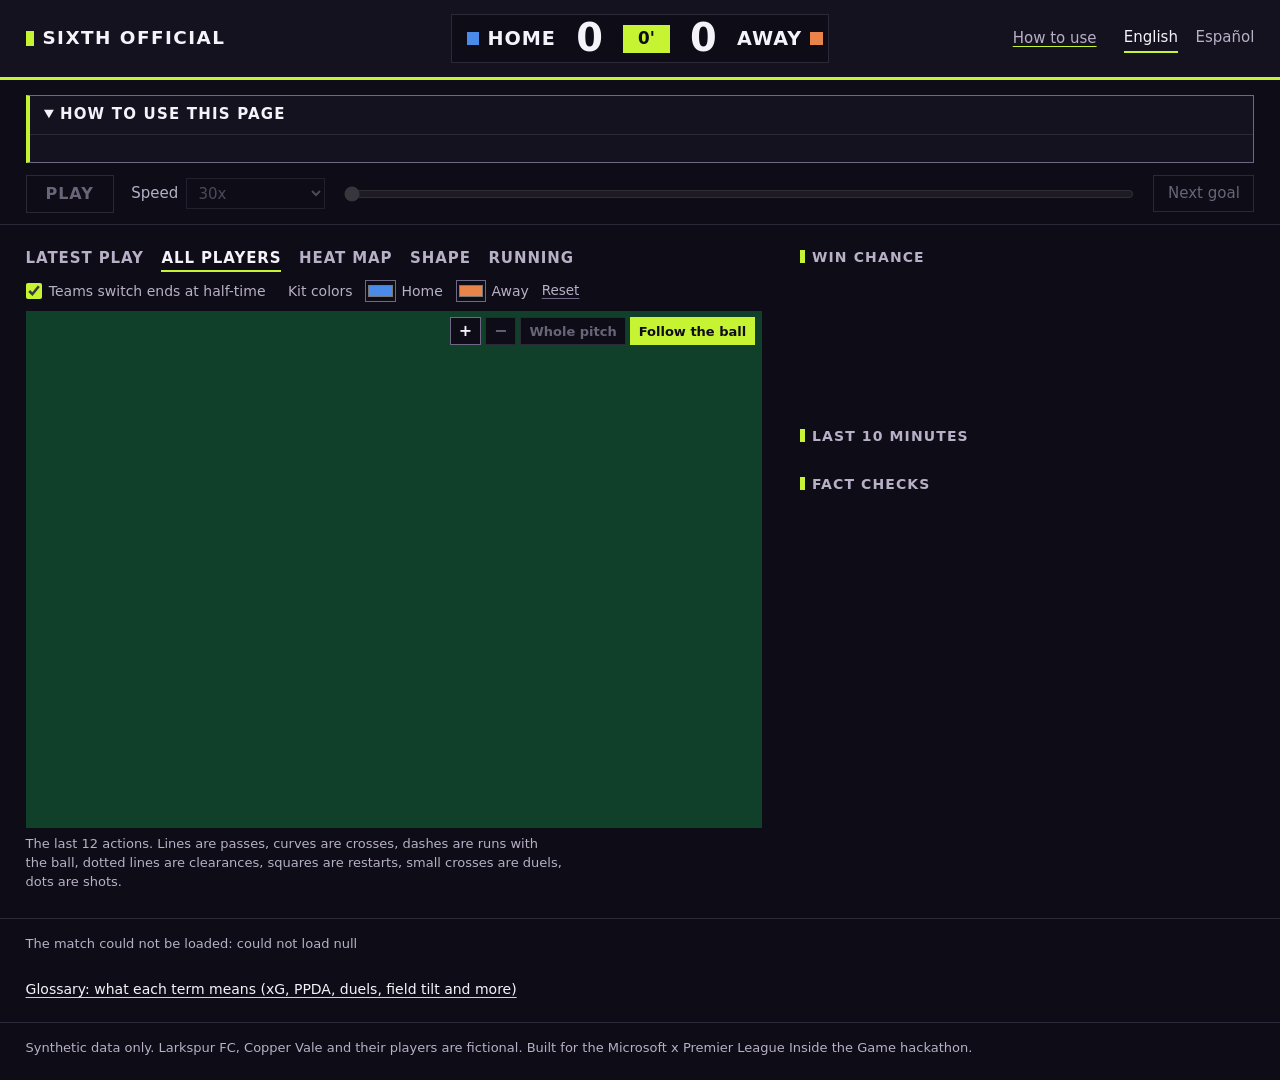
==== app/web/index.html @ 5bd05480 "Sixth Official: hackathon entry" ====
<!doctype html>
<html lang="en">
<head>
<meta charset="utf-8">
<meta name="viewport" content="width=device-width,initial-scale=1">
<title>Sixth Official: match log</title>
<meta name="description" content="Match commentary that checks its own facts. Synthetic data; fictional clubs and players.">
<meta name="theme-color" content="#0e0c16">
<link rel="preload" href="fonts/barlow-latin-400-normal.woff2" as="font" type="font/woff2" crossorigin>
<link rel="preload" href="fonts/barlow-condensed-latin-800-normal.woff2" as="font" type="font/woff2" crossorigin>
<link rel="stylesheet" href="app.css">
</head>
<body>
<header class="mast">
  <p class="wordmark">Sixth Official</p>
  <div class="score" aria-label="Score">
    <span class="club home"><i class="kit" aria-hidden="true"></i><span id="home-name">Home</span></span>
    <span class="goals" id="home-goals">0</span>
    <span class="clock" id="clock" aria-label="Match minute">0'</span>
    <span class="goals" id="away-goals">0</span>
    <span class="club away"><span id="away-name">Away</span><i class="kit" aria-hidden="true"></i></span>
  </div>
  <div class="mast-right">
  <a class="help-link" id="help-link" href="#help">How to use</a>
  <div class="lang" role="group" aria-label="Language">
    <button type="button" data-lang="en" aria-pressed="true">English</button>
    <button type="button" data-lang="es" aria-pressed="false">Español</button>
  </div>
  </div>
</header>

<details class="help" id="help" open>
  <summary id="help-title">How to use this page</summary>
  <div class="help-body" id="help-body"></div>
</details>

<section class="transport" aria-label="Replay controls">
  <button type="button" id="play" class="btn primary" disabled>Play</button>
  <label class="speed"><span id="speed-label">Speed</span>
    <select id="speed" disabled>
      <option value="1">1x (real time)</option>
      <option value="2">2x</option>
      <option value="5">5x</option>
      <option value="10">10x</option>
      <option value="15">15x</option>
      <option value="30" selected>30x</option>
      <option value="60">60x</option>
      <option value="120">120x</option>
    </select>
  </label>
  <input type="range" id="scrub" min="0" max="5400" step="1" value="0" aria-label="Match time" disabled>
  <button type="button" id="next-goal" class="btn" disabled>Next goal</button>
</section>

<section class="ft-banner" id="ft-banner" hidden aria-live="polite"></section>

<section class="band" aria-label="The match now">
  <div class="pitch-wrap">
    <div class="view" role="group" aria-label="Pitch view">
      <button type="button" data-view="play" aria-pressed="false">Latest play</button>
      <button type="button" data-view="players" aria-pressed="true">All players</button>
      <button type="button" data-view="heat" aria-pressed="false">Heat map</button>
      <button type="button" data-view="shape" aria-pressed="false">Shape</button>
      <button type="button" data-view="running" aria-pressed="false">Running</button>
    </div>
    <div class="opts">
      <label class="check"><input type="checkbox" id="flip" checked> <span id="flip-label">Teams switch ends at half-time</span></label>
      <div class="kits" role="group" aria-labelledby="kits-label">
        <span id="kits-label">Kit colors</span>
        <label><input type="color" id="kit-home" value="#4a8ae8"> <span id="kit-home-name">Home</span></label>
        <label><input type="color" id="kit-away" value="#e8834a"> <span id="kit-away-name">Away</span></label>
        <button type="button" class="linkish" id="kit-reset">Reset</button>
        <span class="warn" id="kit-warn" hidden></span>
      </div>
    </div>
    <div class="heat-controls" id="shape-controls" hidden>
      <div class="seg" role="group" aria-label="Team" id="shape-team">
        <button type="button" data-team="home" aria-pressed="true">Home</button>
        <button type="button" data-team="away" aria-pressed="false">Away</button>
      </div>
      <div class="seg" role="group" aria-label="Phase of play" id="shape-state">
        <button type="button" data-state="out" aria-pressed="true">Without the ball</button>
        <button type="button" data-state="in" aria-pressed="false">With the ball</button>
      </div>
      <div class="seg" role="group" aria-label="Which minutes">
        <button type="button" id="shape-live" aria-pressed="true">Live: the last 15 minutes</button>
      </div>
    </div>
    <div class="heat-controls" id="heat-controls" hidden>
      <div class="seg" role="group" aria-label="Team" id="heat-team">
        <button type="button" data-team="home" aria-pressed="true">Home</button>
        <button type="button" data-team="away" aria-pressed="false">Away</button>
        <button type="button" data-team="officials" aria-pressed="false">Officials</button>
      </div>
      <label class="speed"><span id="heat-player-label">Player</span>
        <select id="heat-player"></select>
      </label>
    </div>
    <div class="pitch-box">
      <svg id="pitch" viewBox="-2 -3.2 109 76.6" role="img" aria-label="The pitch: the latest play"></svg>
      <p class="pitch-tip" id="pitch-tip" hidden aria-hidden="true"></p>
      <div class="zoom" role="group" aria-label="Zoom">
        <button type="button" id="zoom-in" aria-label="Zoom in">+</button>
        <button type="button" id="zoom-out" aria-label="Zoom out" disabled>&minus;</button>
        <button type="button" id="zoom-fit" disabled>Whole pitch</button>
        <button type="button" id="zoom-follow" aria-pressed="true">Follow the ball</button>
      </div>
    </div>
    <p class="hint" id="pitch-hint"></p>
    <div class="through-controls" id="through-controls" hidden>
      <label class="tb-label" id="tb-label" for="tb-pick">Key moments</label>
      <select id="tb-pick"></select>
      <button type="button" class="btn" id="tb-again" hidden>Play it again</button>
      <button type="button" class="btn cam-btn" id="cam-player" hidden>Player camera</button>
      <button type="button" class="btn cam-btn" id="cam-ref" hidden>Referee camera</button>
      <p class="hint km" id="km-hint"></p>
    </div>
    <p class="tb-caption" id="tb-caption" aria-live="polite"></p>
    <section class="cam" id="cam" hidden aria-labelledby="cam-title">
      <div class="cam-head">
        <h2 class="label" id="cam-title">Player camera</h2>
        <button type="button" class="btn" id="cam-ball">Look at the ball</button>
        <button type="button" class="btn" id="cam-close">Close</button>
      </div>
      <div class="cam-box">
        <canvas id="cam-canvas" tabindex="0" role="img" aria-label="3D view from a player's eyes"></canvas>
        <p class="cam-hud" id="cam-hud" aria-live="off"></p>
      </div>
      <p class="cam-hint" id="cam-hint">Hold the middle mouse button (or the left button) and move the mouse to turn his head.</p>
    </section>
    <aside class="dead" id="dead" hidden aria-live="polite"></aside>
    <p class="heat-legend" id="heat-legend" hidden aria-hidden="true"><span id="heat-less">Less</span><i></i><i></i><i></i><i></i><i></i><span id="heat-more">More ground covered</span></p>
    <p class="tb-caption" id="shape-caption" aria-live="polite" hidden></p>
    <p class="pitch-note" id="pitch-note">The last 12 actions. Lines are passes, curves are crosses, dashes are runs with the ball, dotted lines are clearances, squares are restarts, small crosses are duels, dots are shots.</p>
    <table class="run-table" id="run-table" hidden>
      <caption class="sr-only" id="run-caption">Running by player</caption>
      <thead><tr id="run-head"></tr></thead>
      <tbody id="run-body"></tbody>
    </table>
    <table class="shape-table" id="shape-table" hidden>
      <caption class="sr-only" id="shape-table-caption">Formation by 15-minute block</caption>
      <thead><tr id="shape-head"></tr></thead>
      <tbody id="shape-body"></tbody>
    </table>
  </div>
  <div class="readout">
    <h2 class="label" id="win-title">Win chance</h2>
    <dl class="win" id="win"></dl>
    <div class="winbar" id="winbar" aria-hidden="true"><i class="home"></i><i class="draw"></i><i class="away"></i></div>
    <div class="chart-box">
      <svg id="chart" preserveAspectRatio="none" tabindex="0" role="slider" aria-valuemin="0" aria-valuemax="90" aria-valuenow="0"
           aria-label="Win chance over the match. Click a point, or use the arrow keys, to go to that minute."></svg>
      <p class="chart-tip" id="chart-tip" hidden aria-hidden="true"></p>
    </div>
    <p class="hint" id="chart-hint"></p>
    <p class="pre" id="pre"></p>
    <h2 class="label" id="stats-title">Last 10 minutes</h2>
    <table class="stats" id="stats"></table>
    <h2 class="label" id="checks-title">Fact checks</h2>
    <dl class="checks" id="checks"></dl>
  </div>
</section>

<section class="ft" id="ft" hidden aria-labelledby="ft-title"></section>

<main class="log-wrap">
  <p class="hint" id="log-hint"></p>
  <table class="log" id="log">
    <caption class="sr-only" id="log-caption">Match log: each moment, and what each viewer was told. Newest first.</caption>
    <thead><tr id="log-head"></tr></thead>
    <tbody id="log-body"></tbody>
  </table>
  <p class="source" id="source"></p>
</main>

<p class="sr-only" id="announce" aria-live="polite"></p>

<aside class="drawer" id="drawer" hidden>
  <div class="drawer-inner" role="dialog" aria-modal="true" aria-labelledby="drawer-title">
    <button type="button" class="btn close" id="drawer-close">Close</button>
    <div id="drawer-body"></div>
  </div>
</aside>

<nav class="gloss-nav" aria-label="Glossary"><a class="gloss-link" id="gloss-link" href="glossary.html">Glossary: what each term means (xG, PPDA, duels, field tilt and more)</a></nav>
<footer class="foot" id="foot">Synthetic data only. Larkspur FC, Copper Vale and their players are fictional. Built for the Microsoft x Premier League Inside the Game hackathon.</footer>
<script src="motion.js"></script>
<script src="cam.js"></script>
<script src="app.js"></script>
</body>
</html>
---- app/web/app.css ----
/* Sixth Official: match log, broadcast style (2026-10-27).
   Concept: a night-match broadcast. A dark studio page, a green pitch with mowing stripes,
   white type, one electric accent (lime) for what is live, selected or pressed. No league or
   broadcaster marks: the type is Barlow and Barlow Condensed (open fonts, SIL OFL), not a
   league typeface.
   - The log is the main element: one row per moment, the three viewers side by side.
   - Color is for the two clubs (kit colors) and for exceptions only:
     amber = corrected on retry, grey dashed = template, coral = stopped by the verifier.
   - Two type families from one superfamily: Barlow for words, Barlow Condensed for scores,
     minutes, numbers and labels.
   - Every text color meets WCAG AA (4.5:1) on the surface it sits on.
   - Every control has a documented hover, focus-visible, active and disabled state. */
@font-face{font-family:"Barlow";font-weight:400;font-display:swap;src:url(fonts/barlow-latin-400-normal.woff2) format("woff2")}
@font-face{font-family:"Barlow";font-weight:500;font-display:swap;src:url(fonts/barlow-latin-500-normal.woff2) format("woff2")}
@font-face{font-family:"Barlow";font-weight:600;font-display:swap;src:url(fonts/barlow-latin-600-normal.woff2) format("woff2")}
@font-face{font-family:"Barlow";font-weight:700;font-display:swap;src:url(fonts/barlow-latin-700-normal.woff2) format("woff2")}
@font-face{font-family:"Barlow Condensed";font-weight:500;font-display:swap;src:url(fonts/barlow-condensed-latin-500-normal.woff2) format("woff2")}
@font-face{font-family:"Barlow Condensed";font-weight:600;font-display:swap;src:url(fonts/barlow-condensed-latin-600-normal.woff2) format("woff2")}
@font-face{font-family:"Barlow Condensed";font-weight:700;font-display:swap;src:url(fonts/barlow-condensed-latin-700-normal.woff2) format("woff2")}
@font-face{font-family:"Barlow Condensed";font-weight:800;font-display:swap;src:url(fonts/barlow-condensed-latin-800-normal.woff2) format("woff2")}
:root{
  color-scheme:dark;
  --paper:#0e0c16;        /* page: studio dark */
  --paper-2:#1b1826;      /* hover fill, raised */
  --paper-3:#282435;      /* pressed fill, bar tracks */
  --sheet:#15121f;        /* drawer, match report, cards, scorebug */
  --ink:#f5f3fa;          /* text, strong rules */
  --muted:#b7b0c6;        /* secondary text: 9.27:1 on --paper */
  --rule:#2c2838;         /* hairline: separates, carries no meaning */
  --rule-mid:#6f6884;     /* control borders: 3.68:1 on --paper */
  --accent:#c6f432;       /* lime: live clock, primary button, focus ring, selected */
  --accent-2:#d8ff5a;     /* lime, hover */
  --accent-3:#a9d21e;     /* lime, pressed */
  --pitch:#11402a;        /* pitch surface */
  --pitch-2:#144a31;      /* mowing stripe */
  --pitch-line:#9cc4ae;   /* pitch markings: 6.10:1 on --pitch, 5.32:1 on --pitch-2 */
  --disabled:#6a6478;     /* disabled text: exempt from WCAG 1.4.3 */
  --home:#4a8ae8;         /* Larkspur blue */
  --away:#e8834a;         /* copper */
  --home-ink:#4a8ae8;     /* a club color as text: the kit color, lightened if needed for 4.5:1 */
  --away-ink:#e8834a;
  --home-on:#0e0c16;      /* text on a club color (shirt numbers): white or the page color */
  --away-on:#0e0c16;
  --sprint:#ff5fd2;       /* trails: sprinting, over 25 km/h (3.81:1 on --pitch-2) */
  --draw:#4b4659;         /* chart fill only, never text */
  --retry:#f2b33d;        /* amber: corrected on retry */
  --tmpl:#aaa4b8;         /* template */
  --bad:#ff7a6b;          /* coral: stopped by the verifier */
  --ui:"Barlow","Segoe UI",system-ui,sans-serif;
  --cond:"Barlow Condensed","Arial Narrow",system-ui,sans-serif;
  --mono:var(--cond);     /* minutes and numbers: condensed */
}
*{box-sizing:border-box}
[hidden]{display:none !important}
html{background:var(--paper)}
body{margin:0;background:var(--paper);color:var(--ink);font:15px/1.45 var(--ui);min-height:100vh}
button,select,input{font:inherit;color:inherit}
h1,h2,h3,h4,p{margin:0}
.sr-only{position:absolute;width:1px;height:1px;overflow:hidden;clip:rect(0 0 0 0);white-space:nowrap}

/* Focus: one ring for every control, keyboard only. Ink, offset from the control. */
:focus-visible{outline:2px solid var(--accent);outline-offset:3px}

/* ---------------------------------------------------------------- masthead */
.mast{display:grid;grid-template-columns:1fr auto 1fr;align-items:center;gap:1.5rem;padding:.9rem 1.6rem;border-bottom:2px solid var(--ink)}
.wordmark{font-weight:700;font-size:1rem;letter-spacing:.04em;text-transform:uppercase}
.score{display:flex;align-items:center;gap:1.1rem}
.club{display:flex;align-items:center;gap:.5rem;font-size:1.05rem;font-weight:600;white-space:nowrap}
.kit{display:inline-block;width:.8rem;height:.8rem}
.club.home .kit{background:var(--home)}
.club.away .kit{background:var(--away)}
.goals{font:700 2.1rem/1 var(--mono);font-variant-numeric:tabular-nums}
.clock{font:500 .95rem/1 var(--mono);color:var(--muted);min-width:3.5ch;text-align:center}

/* Language: text buttons. Pressed = ink text with a 2 px underline. */
.lang{justify-self:end;display:flex;gap:1.1rem}
.lang button{background:none;border:0;border-bottom:2px solid transparent;padding:.15rem 0;color:var(--muted);cursor:pointer}
.lang button:hover{color:var(--ink);border-bottom-color:var(--rule-mid)}
.lang button[aria-pressed="true"]{color:var(--ink);border-bottom-color:var(--ink)}

/* ---------------------------------------------------------------- buttons
   default  1 px --rule-mid border, ink text, no fill
   hover    --paper-2 fill, ink border
   active   --paper-3 fill
   focus    2 px ink ring, 3 px offset (keyboard)
   disabled --disabled text, --rule border, no pointer */
.btn{background:transparent;border:1px solid var(--rule-mid);color:var(--ink);padding:.4rem .85rem;cursor:pointer;border-radius:0}
.btn:hover:not(:disabled){background:var(--paper-2);border-color:var(--ink)}
.btn:active:not(:disabled){background:var(--paper-3)}
.btn:disabled{color:var(--disabled);border-color:var(--rule);cursor:not-allowed}
.btn.primary{background:var(--accent);color:var(--paper);border-color:var(--accent);min-width:5.5rem;font-weight:700;text-transform:uppercase;letter-spacing:.06em;font-family:var(--cond);font-size:16px}
.btn.primary:hover:not(:disabled){background:var(--accent-2);border-color:var(--accent-2)}
.btn.primary:active:not(:disabled){background:var(--accent-3);border-color:var(--accent-3)}
.btn.primary:disabled{background:transparent;color:var(--disabled);border-color:var(--rule)}

/* ---------------------------------------------------------------- transport */
.transport{display:flex;align-items:center;gap:1.1rem;padding:.7rem 1.6rem;border-bottom:1px solid var(--rule);flex-wrap:wrap}
.speed{display:flex;align-items:center;gap:.5rem;color:var(--muted)}
.speed select{background:var(--paper);border:1px solid var(--rule-mid);padding:.3rem .45rem;cursor:pointer;color:var(--ink)}
.speed select:hover:not(:disabled){background:var(--paper-2);border-color:var(--ink)}
.speed select:disabled{color:var(--disabled);border-color:var(--rule);cursor:not-allowed}
#scrub{flex:1;min-width:10rem;accent-color:var(--accent);cursor:pointer}
#scrub:disabled{cursor:not-allowed;opacity:.4}

/* ---------------------------------------------------------------- the match now */
.band{display:grid;grid-template-columns:minmax(0,46rem) minmax(0,1fr);gap:2.4rem;padding:1.4rem 1.6rem 1.6rem;border-bottom:1px solid var(--rule)}
.pitch-wrap{min-width:0}
#pitch{display:block;width:100%;height:auto;background:var(--pitch);touch-action:pinch-zoom;overscroll-behavior:contain}
#pitch text{font-family:var(--cond)}
/* Zoom: small buttons in the pitch's top-right corner. When zoomed, drag the pitch to move it. */
.pitch-box{position:relative}
.pitch-box.zoomed #pitch{cursor:grab}
.pitch-box.dragging #pitch{cursor:grabbing}
.zoom{position:absolute;top:.4rem;right:.4rem;display:flex;gap:.25rem}
/* Hover label for the player under the pointer: ink, above and to the right of the pointer. */
.pitch-tip{position:absolute;transform:translate(12px,-130%);background:var(--ink);color:var(--paper);font:600 12.5px/1.3 var(--ui);
  padding:.2rem .45rem;white-space:nowrap;pointer-events:none;margin:0;z-index:2}
.zoom button{background:var(--paper);border:1px solid var(--rule-mid);color:var(--ink);font:600 13px/1 var(--ui);padding:.3rem .5rem;min-width:1.9rem;cursor:pointer}
.zoom button:hover:not(:disabled){background:var(--paper-2);border-color:var(--ink)}
.zoom button:active:not(:disabled){background:var(--paper-3)}
.zoom button:disabled{color:var(--disabled);border-color:var(--rule);cursor:not-allowed}
.zoom button[aria-pressed="true"]{background:var(--ink);color:var(--paper);border-color:var(--ink)}
.zoom #zoom-in,.zoom #zoom-out{font-size:16px}
@media (max-width:46rem){.zoom #zoom-fit{display:none}}
.pitch-note{font-size:13px;color:var(--muted);margin-top:.45rem;max-width:65ch}
/* Pitch view: text buttons, like the language switch. Pressed = ink text, 2 px underline. */
.view{display:flex;flex-wrap:wrap;gap:.3rem 1.1rem;margin-bottom:.5rem}
.view button,.seg button{background:none;border:0;border-bottom:2px solid transparent;padding:.1rem 0;color:var(--muted);cursor:pointer;font-size:14px}
.view button:hover,.seg button:hover{color:var(--ink);border-bottom-color:var(--rule-mid)}
.view button[aria-pressed="true"],.seg button[aria-pressed="true"]{color:var(--ink);border-bottom-color:var(--ink)}
.view button:disabled{color:var(--disabled);cursor:wait;border-bottom-color:transparent}
/* Heat map: team switch and player picker, then a five-step legend under the pitch. */
.heat-controls{display:flex;flex-wrap:wrap;align-items:center;gap:.5rem 1.6rem;margin-bottom:.55rem}
.seg{display:flex;gap:1.1rem}
.heat-legend{display:flex;align-items:center;gap:.3rem;font-size:13px;color:var(--muted);margin-top:.45rem}
.heat-legend i{display:inline-block;width:1.5rem;height:.7rem}
.heat-legend span:first-child{margin-right:.3rem}.heat-legend span:last-child{margin-left:.3rem}
/* Through balls: step to the second before each pass; the caption gives the offside margin. */
.through-controls{display:flex;flex-wrap:wrap;align-items:center;gap:.4rem .6rem;margin-top:.5rem}
.through-controls .tb-label{font-size:12.5px;font-weight:700;letter-spacing:.06em;text-transform:uppercase;color:var(--muted);margin-right:.2rem}
.through-controls #tb-again{font-size:13.5px;padding:.25rem .65rem}
.through-controls select{background:var(--paper);border:1px solid var(--rule-mid);padding:.3rem .45rem;color:var(--ink);font-size:14px;cursor:pointer;max-width:100%}
.through-controls select:hover:not(:disabled){background:var(--paper-2);border-color:var(--ink)}
.through-controls select:disabled{color:var(--disabled);border-color:var(--rule);cursor:not-allowed}
.tb-caption{font-size:14.5px;font-weight:600;margin-top:.45rem;max-width:65ch}
.tb-caption:empty{display:none}
/* Shape: one row per 15-minute block. A row is a button that shows that block on the pitch. */
.shape-table{width:100%;border-collapse:collapse;margin-top:.7rem;font-size:13.5px}
.shape-table th{text-align:left;font-size:12px;font-weight:700;letter-spacing:.05em;text-transform:uppercase;color:var(--muted);padding:0 .6rem .35rem 0;border-bottom:1px solid var(--ink)}
.shape-table td{padding:.3rem .6rem .3rem 0;border-bottom:1px solid var(--rule);vertical-align:top}
.shape-table td .f{font:600 13.5px/1.3 var(--mono)}
.shape-table td .m{display:block;font-size:12px;color:var(--muted)}
.shape-table td.later{color:var(--muted)}
.shape-table tr.shown td{background:var(--paper-2)}
.shape-table td.changed .f{border-bottom:2px solid var(--ink)}
.blk{background:none;border:0;padding:0;font:inherit;color:inherit;cursor:pointer;white-space:nowrap;text-align:left;text-decoration:underline;text-decoration-color:var(--rule-mid);text-underline-offset:3px}
.blk:hover{text-decoration-color:var(--ink)}
.blk:disabled{color:var(--disabled);text-decoration:none;cursor:default}
.readout{display:flex;flex-direction:column;min-width:0}
.label{font-size:12.5px;font-weight:700;letter-spacing:.06em;text-transform:uppercase;color:var(--muted)}
.win{display:grid;grid-template-columns:auto auto auto;justify-content:space-between;margin:.5rem 0 .55rem}
.win div{display:flex;flex-direction:column}
.win div:nth-child(2){align-items:center}
.win div:nth-child(3){align-items:flex-end}
.win dd{margin:0;font:700 2.2rem/1 var(--mono);font-variant-numeric:tabular-nums}
.win dt{font-size:13.5px;color:var(--muted);margin-top:.25rem;order:2}
.win .home dd{color:var(--home-ink)}
.win .away dd{color:var(--away-ink)}
.winbar{display:flex;height:10px}
.winbar i{display:block;height:100%;transition:width .3s}
.winbar .home{background:var(--home)}.winbar .draw{background:var(--draw)}.winbar .away{background:var(--away)}
@media (prefers-reduced-motion:reduce){.winbar i{transition:none}}
#chart{display:block;width:100%;height:84px;margin:.6rem 0 1.4rem}
.checks{display:flex;flex-wrap:wrap;gap:.4rem 1.6rem;margin:.5rem 0 0}
.checks div{display:flex;align-items:baseline;gap:.45rem}
.checks dd{margin:0;font:700 1.25rem/1 var(--mono);font-variant-numeric:tabular-nums;order:-1}
.checks dt{font-size:13.5px;color:var(--muted)}
.checks .retry dd{color:var(--retry)}.checks .tmpl dd{color:var(--tmpl)}.checks .stop dd{color:var(--bad)}

/* ---------------------------------------------------------------- the log */
.log-wrap{padding:0 1.6rem 1.6rem}
.log{width:100%;border-collapse:collapse;table-layout:fixed}
.log col.c-min{width:4.2rem}.log col.c-moment{width:15rem}
.log th{text-align:left;font-size:12.5px;font-weight:700;letter-spacing:.06em;text-transform:uppercase;color:var(--muted);
        padding:1rem .9rem .5rem 0;border-bottom:1px solid var(--ink);vertical-align:bottom}
.log td{padding:0;border-bottom:1px solid var(--rule);vertical-align:top}
.log td.min{font:500 13px/1.5 var(--mono);color:var(--muted);padding:.7rem .9rem .7rem 0}
/* The minute is a button: it shows all players at that moment. Underlined so it reads as an action. */
.jump{background:none;border:0;padding:0 .1rem;font:inherit;color:inherit;cursor:pointer;text-decoration:underline;
      text-decoration-color:var(--rule-mid);text-underline-offset:3px}
.jump:hover{color:var(--ink);text-decoration-color:var(--ink)}
.jump:active{background:var(--paper-3)}
.log td.moment{padding:.7rem 1.2rem .7rem 0}
.moment .what{display:block}
.moment .who{display:block;font-size:13.5px;color:var(--muted)}
.moment .kit{width:.55rem;height:.55rem;margin-right:.45rem;vertical-align:.08em}
.moment .kit.home{background:var(--home)}.moment .kit.away{background:var(--away)}
/* A goal row: 2 px ink rule above, bold minute and moment. */
.log tr.goal td{border-top:2px solid var(--ink)}
.log tr.goal td.min,.log tr.goal .what{font-weight:700;color:var(--ink)}
.log tr.new td{animation:arrive 1.4s ease-out}
@keyframes arrive{from{background:var(--paper-3)}}
@media (prefers-reduced-motion:reduce){.log tr.new td{animation:none}}

/* A comment cell: a button. No mark when verified; a left rule and a word for the exceptions. */
.say{display:block;width:100%;height:100%;text-align:left;background:none;border:0;border-left:2px solid transparent;
     padding:.7rem 1rem .75rem .8rem;cursor:pointer;line-height:1.42}
.say:hover{background:var(--paper-2)}
.say:active{background:var(--paper-3)}
.say .mark{display:block;font-size:13px;margin-top:.3rem}
.say.s-verified_on_retry{border-left-color:var(--retry)}
.say.s-verified_on_retry .mark{color:var(--retry)}
.say.s-fallback{border-left:2px dashed var(--tmpl)}
.say.s-fallback .mark{color:var(--tmpl)}
.empty-log{color:var(--muted);padding:1.2rem 0}
.source{font-size:13px;color:var(--muted);margin-top:1rem;max-width:65ch}

/* ---------------------------------------------------------------- drawer */
.drawer{position:fixed;inset:0;background:rgba(0,0,0,.6);display:flex;justify-content:flex-end;z-index:20}
.drawer-inner{width:min(38rem,100%);height:100%;overflow-y:auto;background:var(--sheet);border-left:2px solid var(--ink);padding:1.5rem 1.6rem 2.2rem;position:relative}
.close{position:absolute;top:1.2rem;right:1.2rem}
.drawer h3{font-size:1.15rem;font-weight:700;padding-right:5rem}
.drawer .status{font-size:13.5px;margin-top:.3rem;color:var(--muted)}
.drawer .status.verified_on_retry{color:var(--retry)}.drawer .status.fallback{color:var(--tmpl)}
.drawer .quote{font-size:1.25rem;line-height:1.35;margin:.9rem 0 .4rem;max-width:40ch}
.drawer .quote .claim{text-decoration:underline;text-decoration-color:var(--rule-mid);text-underline-offset:4px}
.drawer h4{font-size:12.5px;font-weight:700;letter-spacing:.06em;text-transform:uppercase;color:var(--muted);margin:1.6rem 0 .5rem}
.note{color:var(--muted);font-size:14px;max-width:65ch}
.ev{width:100%;border-collapse:collapse;font-size:14px}
.ev th{font:12px/1.2 var(--mono);color:var(--muted);text-align:left;font-weight:400;padding:0 .6rem .4rem 0;border-bottom:1px solid var(--ink)}
.ev td{padding:.5rem .6rem .5rem 0;border-bottom:1px solid var(--rule);vertical-align:top;overflow-wrap:anywhere}
.ev td.mono{font:13px/1.4 var(--mono);color:var(--muted)}
.ev td.ok{font:13px/1.4 var(--mono);color:var(--ink)}
.calls{list-style:none;margin:0;padding:0;font:13px/1.45 var(--mono)}
.calls li{padding:.35rem 0;border-bottom:1px solid var(--rule);color:var(--muted);overflow-wrap:anywhere}
.calls b{color:var(--ink);font-weight:600}
.stopped{border-left:2px solid var(--bad);padding:.2rem 0 .2rem .8rem;margin:.5rem 0 .9rem}
.stopped p{color:var(--muted);text-decoration:line-through;text-decoration-color:var(--bad);margin-bottom:.35rem}
.stopped ul{margin:0;padding-left:1.1rem}
.stopped li{font:13px/1.45 var(--mono);color:var(--bad)}

.foot{padding:1rem 1.6rem 1.4rem;color:var(--muted);font-size:13px;border-top:1px solid var(--rule)}


/* ---------------------------------------------------------------- v2 (2026-10-25)
   Half-time switch: a real checkbox with its label. */
/* Options under the view buttons: the half-time switch and the kit colors. */
.opts{display:flex;flex-wrap:wrap;align-items:center;gap:.4rem 1.4rem;margin:0 0 .55rem}
.opts .check{margin:0}
.kits{display:flex;flex-wrap:wrap;align-items:center;gap:.4rem .8rem;font-size:14px;color:var(--muted)}
.kits label{display:inline-flex;align-items:center;gap:.35rem;cursor:pointer}
.kits label:hover{color:var(--ink)}
.kits input[type=color]{width:1.9rem;height:1.4rem;padding:0;border:1px solid var(--rule-mid);background:var(--paper);cursor:pointer}
.kits input[type=color]:hover{border-color:var(--ink)}
.kits .linkish{background:none;border:0;padding:0;color:var(--muted);text-decoration:underline;text-decoration-color:var(--rule-mid);text-underline-offset:3px;cursor:pointer;font-size:13.5px}
.kits .linkish:hover{color:var(--ink);text-decoration-color:var(--ink)}
.kits .warn{font-size:13px;color:var(--bad)}
.check{display:inline-flex;align-items:center;gap:.45rem;font-size:14px;color:var(--muted);margin:0 0 .55rem;cursor:pointer}
.check input{width:1rem;height:1rem;accent-color:var(--accent);margin:0;cursor:pointer}
.check:hover{color:var(--ink)}
/* Dead ball: a card under the pitch while the ball is out of play. Ink frame, no fill. */
.dead{border:1px solid var(--rule-mid);border-left:4px solid var(--accent);background:var(--sheet);padding:.7rem .85rem .8rem;margin-top:.6rem;max-width:65ch}
.dead .head{display:flex;justify-content:space-between;gap:1rem;align-items:baseline;flex-wrap:wrap}
.dead .kind{font-weight:700;font-size:1rem}
.dead .count{font:600 13px/1.2 var(--mono);color:var(--muted)}
.dead h3{font-size:12.5px;font-weight:700;letter-spacing:.06em;text-transform:uppercase;color:var(--muted);margin:.65rem 0 .3rem}
.dead p{font-size:14px;max-width:65ch}
.bars{display:grid;grid-template-columns:auto minmax(4rem,1fr) auto;gap:.25rem .6rem;align-items:center;font-size:13.5px;margin:.25rem 0 .35rem}
.bars .track{height:.7rem;background:var(--paper-3)}
.bars .fill{display:block;height:100%}
.bars .fill.home{background:var(--home)}.bars .fill.away{background:var(--away)}
.bars .fill.before{background:var(--rule-mid)}
.bars .v{font:600 13px/1.2 var(--mono);white-space:nowrap}
.verdict{font-weight:600}
.verdict.plain{font-weight:400;color:var(--muted)}
/* Running: one row per player, measured against Premier League means for his position. */
.run-table{width:100%;border-collapse:collapse;margin-top:.7rem;font-size:13px}
.run-table th{text-align:left;font-size:11.5px;font-weight:700;letter-spacing:.04em;text-transform:uppercase;color:var(--muted);padding:0 .45rem .35rem 0;border-bottom:1px solid var(--ink);vertical-align:bottom}
.run-table td{padding:.25rem .45rem .25rem 0;border-bottom:1px solid var(--rule);font-variant-numeric:tabular-nums}
.run-table td.n{font-family:var(--mono)}
.run-table tr.team td{border-top:2px solid var(--ink);font-weight:700}
.run-table .vs{white-space:nowrap}
.run-table .off td{color:var(--disabled)}
/* Team stats, last 10 minutes. */
.pre{font-size:13.5px;color:var(--muted);margin:-.8rem 0 1rem}
.stats{border-collapse:collapse;font-size:13.5px;margin:.4rem 0 1.3rem;width:100%;max-width:28rem}
.stats th,.stats td{text-align:left;padding:.2rem .6rem .2rem 0;border-bottom:1px solid var(--rule)}
.stats th{font-weight:400;color:var(--muted)}
.stats td{font:700 14px/1.3 var(--mono)}
.stats td.home{color:var(--home-ink)}.stats td.away{color:var(--away-ink)}
.stats thead th{font-size:12px;font-weight:700;letter-spacing:.05em;text-transform:uppercase;border-bottom:1px solid var(--ink)}

/* Win chance chart: click or arrow keys go to that minute; a hover line and label show it. */
.chart-box{position:relative}
#chart{cursor:pointer}
#chart:focus-visible{outline:2px solid var(--accent);outline-offset:3px}
.chart-tip{position:absolute;top:-1.6rem;transform:translateX(-50%);background:var(--ink);color:var(--paper);font:600 12px/1.3 var(--mono);
  padding:.15rem .4rem;white-space:nowrap;pointer-events:none}
/* Full time: a large notice above the pitch (the pitch and the replay stay), and the match report
   under the pitch. */
.ft-banner{display:flex;flex-wrap:wrap;align-items:center;gap:.6rem 2rem;padding:1.1rem 1.6rem;border-top:4px solid var(--accent);border-bottom:2px solid var(--rule);background:var(--sheet);color:var(--ink)}
.ft-banner .notice{font-weight:700;font-size:2.4rem;line-height:1;letter-spacing:.06em;text-transform:uppercase}
.ft-banner .line{display:flex;align-items:center;gap:1.1rem;flex-wrap:wrap}
.ft-banner .club{font-size:1.6rem;font-weight:700;color:var(--ink)}
.ft-banner .club .kit{width:1.1rem;height:1.1rem;outline:2px solid var(--ink)}
.ft-banner .club.home .kit{background:var(--home)}.ft-banner .club.away .kit{background:var(--away)}
.ft-banner .goals{font:700 4rem/1 var(--mono);font-variant-numeric:tabular-nums}
.ft-banner .ht{font:500 15px/1.3 var(--mono);color:var(--muted)}
.ft-banner .acts{display:flex;gap:.7rem;margin-left:auto}
.ft-banner .btn{color:var(--ink);border-color:var(--ink)}
.ft-banner .btn:hover:not(:disabled){background:var(--paper-2);border-color:var(--accent)}
.ft-banner .btn:active:not(:disabled){background:var(--paper-3)}
@media (max-width:46rem){.ft-banner{padding:1rem}.ft-banner .notice{font-size:1.8rem}.ft-banner .goals{font-size:3rem}.ft-banner .club{font-size:1.2rem}.ft-banner .acts{margin-left:0}}
.ft{padding:1.3rem 1.6rem 1.5rem;border-bottom:2px solid var(--ink);background:var(--sheet)}
.ft h2#ft-title{font-size:1.15rem;color:var(--ink);letter-spacing:.04em;margin-bottom:.8rem}
.ft h2{font-size:12.5px;font-weight:700;letter-spacing:.06em;text-transform:uppercase;color:var(--muted)}

.ft .final .club{font-size:1.25rem}
.ft .final .goals{font-size:2.4rem}
.ft .final .ht{font:500 13px/1 var(--mono);color:var(--muted)}
.ft .cols{display:grid;grid-template-columns:repeat(3,minmax(0,1fr));gap:2rem}
.ft h3{font-size:12.5px;font-weight:700;letter-spacing:.06em;text-transform:uppercase;color:var(--muted);margin:0 0 .45rem;padding-bottom:.3rem;border-bottom:1px solid var(--ink)}
.ft ul{list-style:none;margin:0;padding:0}
.ft li{padding:.3rem 0;border-bottom:1px solid var(--rule);font-size:14px}
.ft li .m{display:inline-block;min-width:3.2ch;font:600 13px/1.4 var(--mono);color:var(--muted);margin-right:.5rem}
.ft li .kit{width:.55rem;height:.55rem;vertical-align:.08em}
.ft li .kit.home{background:var(--home)}.ft li .kit.away{background:var(--away)}
.ft table{width:100%;border-collapse:collapse;font-size:14px}
.ft th,.ft td{text-align:left;padding:.25rem .5rem .25rem 0;border-bottom:1px solid var(--rule)}
.ft thead th{font-size:12px;font-weight:700;letter-spacing:.05em;text-transform:uppercase;color:var(--muted)}
.ft tbody th{font-weight:400;color:var(--muted)}
.ft td{font:700 14px/1.3 var(--mono)}
.ft td.home{color:var(--home-ink)}.ft td.away{color:var(--away-ink)}
.ft p{font-size:14px;margin:.2rem 0 .5rem;max-width:60ch}
.ft .story h3:not(:first-child){margin-top:1rem}
@media (max-width:64rem){.ft .cols{grid-template-columns:minmax(0,1fr);gap:1.2rem}}
@media (max-width:46rem){.ft{padding-left:1rem;padding-right:1rem}}

/* ---------------------------------------------------------------- narrow screens */
@media (max-width:72rem){.band{grid-template-columns:minmax(0,1fr);gap:1.4rem}.pitch-wrap{max-width:46rem}}
/* Phone: each moment becomes a block; each viewer's line is labelled. */
@media (max-width:46rem){
  .mast{grid-template-columns:1fr auto;padding:.8rem 1rem}
  .score{grid-column:1 / -1;grid-row:2;justify-content:space-between;width:100%;gap:.6rem}
  .club{font-size:.95rem}.goals{font-size:1.7rem}
  .mast-right{grid-row:1;grid-column:2}
  .transport,.band,.log-wrap{padding-left:1rem;padding-right:1rem}
  .log,.log tbody,.log tr,.log td{display:block;width:100%}
  .log thead{position:absolute;width:1px;height:1px;overflow:hidden;clip:rect(0 0 0 0)}
  .log colgroup{display:none}
  .log tr{border-bottom:1px solid var(--ink);padding:.6rem 0 .4rem}
  .log tr.goal{border-top:2px solid var(--ink)}
  .log tr.goal td{border-top:0}
  .log td{border-bottom:0}
  .log td.min{display:inline-block;width:auto;padding:0 .6rem 0 0}
  .log td.moment{display:inline-block;width:auto;padding:0}
  .log td.quiet{display:none}
  .log td.cell::before{content:attr(data-label);display:block;font-size:12px;font-weight:700;letter-spacing:.06em;text-transform:uppercase;color:var(--muted);padding:.55rem 0 0 .8rem}
  .say{padding-top:.15rem}
}

/* ---------------------------------------------------------------- broadcast layer (2026-10-27)
   The scorebug, condensed labels with a lime tick, and selected states in lime. */
.mast{background:var(--sheet);border-bottom:3px solid var(--accent)}
.wordmark{font:800 1.15rem/1 var(--cond);letter-spacing:.08em}
.wordmark::before{content:"";display:inline-block;width:.55rem;height:.95rem;background:var(--accent);margin-right:.5rem;vertical-align:-.1rem}
.score{background:var(--paper);padding:.25rem .3rem .25rem .9rem;border:1px solid var(--rule)}
.club{font:700 1.2rem/1 var(--cond);text-transform:uppercase;letter-spacing:.05em}
.goals{font:800 2.4rem/1 var(--cond);font-variant-numeric:tabular-nums;min-width:1.2ch;text-align:center}
.clock{font:700 1.05rem/1 var(--cond);color:var(--paper);background:var(--accent);padding:.35rem .55rem;min-width:4ch}
.lang button[aria-pressed="true"],.view button[aria-pressed="true"],.seg button[aria-pressed="true"]{color:var(--ink);border-bottom-color:var(--accent)}
.view button,.seg button{font:600 15px/1.3 var(--cond);text-transform:uppercase;letter-spacing:.06em}
.label,.log th,.shape-table th,.run-table th,.stats thead th,.ft h2,.ft h3,.dead h3,.drawer h4,.through-controls .tb-label{font-family:var(--cond);font-size:14px;font-weight:700;letter-spacing:.08em}
.label::before{content:"";display:inline-block;width:.3rem;height:.8rem;background:var(--accent);margin-right:.45rem;vertical-align:-.05rem}
.log th,.shape-table th,.run-table th,.stats thead th,.ft h3,.ev th{border-bottom-color:var(--rule-mid)}
.log tr.goal td{border-top:2px solid var(--accent)}
.win dd{font:800 2.6rem/1 var(--cond)}
.checks dd{font:800 1.5rem/1 var(--cond)}
.stats td,.ft td{font:700 16px/1.3 var(--cond)}
.ft-banner .notice{font-family:var(--cond);font-size:2.8rem;font-weight:800;color:var(--accent)}
.ft-banner .goals{font:800 4.4rem/1 var(--cond)}
.zoom button[aria-pressed="true"]{background:var(--accent);color:var(--paper);border-color:var(--accent)}
.drawer-inner{border-left:3px solid var(--accent)}
.foot a,.gloss-link{color:var(--ink);text-decoration:underline;text-decoration-color:var(--accent);text-underline-offset:3px}
.foot a:hover,.gloss-link:hover{color:var(--accent)}
.stats th a{color:inherit;text-decoration:underline dotted;text-decoration-color:var(--rule-mid);text-underline-offset:3px}
.stats th a:hover{color:var(--ink);text-decoration-color:var(--accent)}
.gloss-nav{padding:0 1.6rem 1.4rem;font-size:14px}
@media (max-width:46rem){.gloss-nav{padding:0 1rem 1.2rem}.score{padding-left:.5rem}}
/* Player camera (cam.js): a 16:9 3D view under the key moments, with a broadcast lower third. */
.cam{margin-top:.8rem;border:1px solid var(--rule-mid);border-top:3px solid var(--accent);background:var(--sheet)}
.cam-head{display:flex;align-items:center;gap:.6rem;padding:.55rem .7rem;flex-wrap:wrap}
.cam-head .label{margin-right:auto}
.cam-head .btn{font-size:13.5px;padding:.25rem .65rem}
.cam-box{position:relative;line-height:0}
#cam-canvas{display:block;width:100%;aspect-ratio:16/9;background:#0b0f1c;cursor:grab;touch-action:none}
#cam-canvas.turning{cursor:grabbing}
.cam-hud{position:absolute;left:.8rem;bottom:.8rem;line-height:1.2;margin:0;background:var(--paper);color:var(--ink);
  border-left:4px solid var(--accent);padding:.35rem .7rem;font:700 15px/1.2 var(--cond);letter-spacing:.04em;text-transform:uppercase;pointer-events:none}
.cam-hud:empty{display:none}
.cam-hint{font-size:13px;color:var(--muted);padding:.5rem .7rem .65rem;max-width:65ch}
.through-controls .cam-btn{font-size:13.5px;padding:.25rem .65rem;border-color:var(--accent)}
/* Help for viewers (2026-10-27): "How to use this page", open on the first visit, and short hints. */
.help-link{color:var(--muted);text-decoration:underline;text-decoration-color:var(--accent);text-underline-offset:3px;margin-right:.6rem;font-size:15px}
.help-link:hover{color:var(--ink)}
.help{margin:.9rem 1.6rem 0;border:1px solid var(--rule-mid);border-left:4px solid var(--accent);background:var(--sheet)}
.help summary{cursor:pointer;padding:.6rem .9rem;font:700 15px/1.3 var(--cond);text-transform:uppercase;letter-spacing:.08em;color:var(--ink)}
.help summary:hover{background:var(--paper-2)}
.help[open] summary{border-bottom:1px solid var(--rule)}
.help-body{padding:.7rem .9rem 1rem}
.help-intro{color:var(--muted);max-width:65ch;margin-bottom:.8rem}
.help-cols{display:grid;grid-template-columns:repeat(3,minmax(0,1fr));gap:1rem 1.8rem}
.help h3{font:700 14px/1.3 var(--cond);text-transform:uppercase;letter-spacing:.08em;color:var(--ink);margin-bottom:.35rem}
.help h3::before{content:"";display:inline-block;width:.3rem;height:.75rem;background:var(--accent);margin-right:.45rem;vertical-align:-.03rem}
.help ul{margin:0;padding-left:1.05rem}
.help li{font-size:14px;line-height:1.45;margin:.25rem 0;max-width:60ch}
.hint{font-size:13.5px;color:var(--muted);margin-top:.4rem;max-width:65ch}
.hint:empty{display:none}
.through-controls .hint.km{flex-basis:100%;margin-top:.1rem}
.log-wrap > .hint{margin:1rem 0 0}
@media (max-width:72rem){.help-cols{grid-template-columns:repeat(2,minmax(0,1fr))}}
@media (max-width:46rem){.help{margin:.7rem 1rem 0}.help-cols{grid-template-columns:minmax(0,1fr)}.help-link{display:none}}
.mast-right{justify-self:end;display:flex;align-items:center;gap:1.1rem}
/* The chart's hint sits right under the chart, then the pre-match line (fix 2026-10-27: they overlapped). */
#chart-hint{margin:-1rem 0 .35rem}
.pre{margin:0 0 1rem}
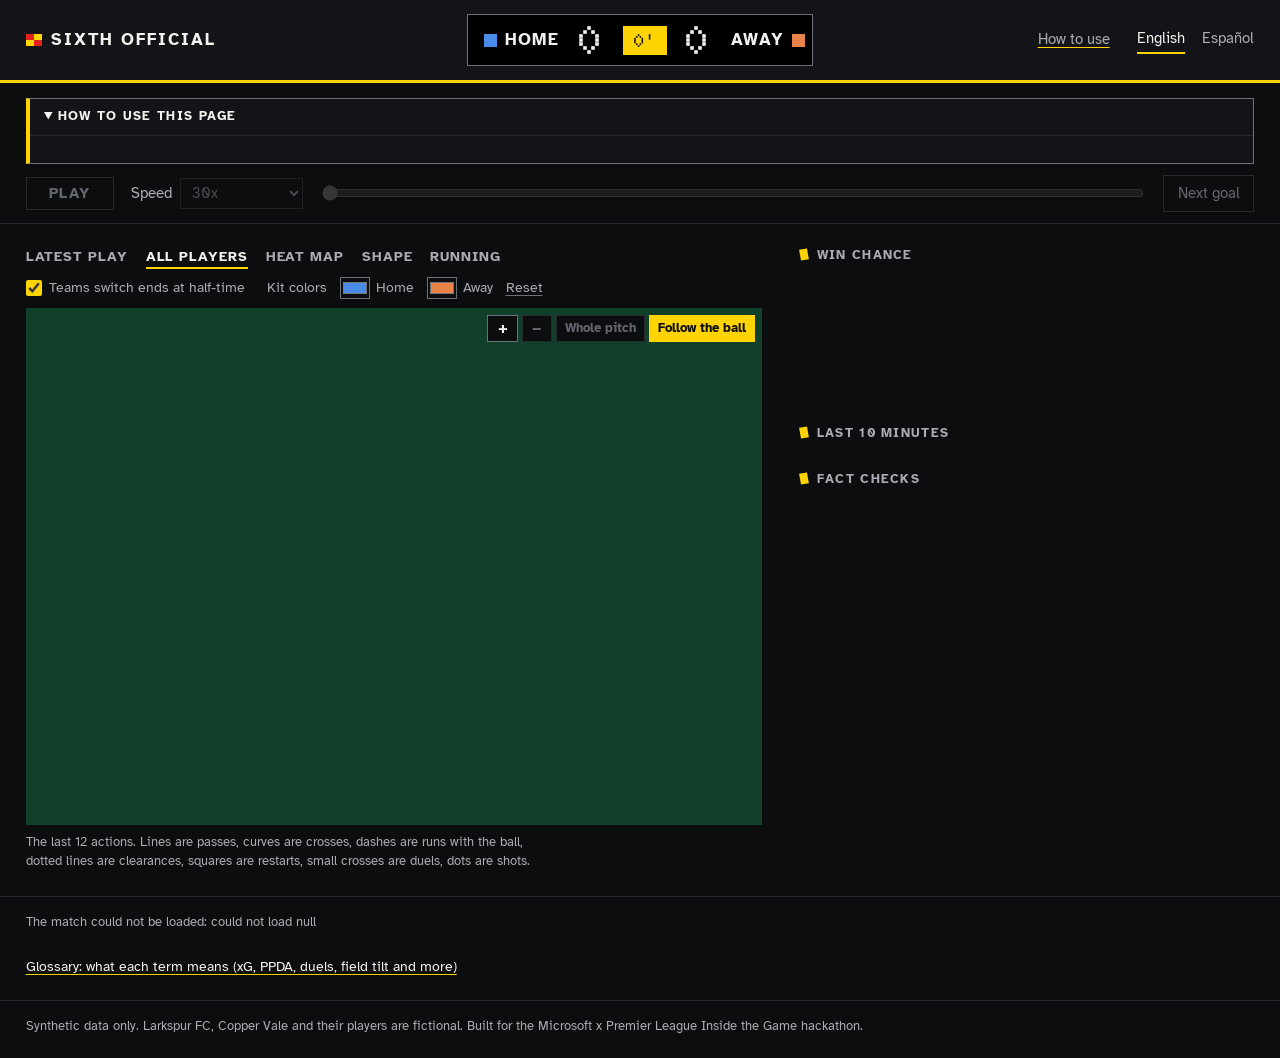
==== commit 449927c9: "Verifier fixes, honest wording, known limitations" ====
--- a/app/web/index.html
+++ b/app/web/index.html
@@ -5,9 +5,9 @@
 <meta name="viewport" content="width=device-width,initial-scale=1">
 <title>Sixth Official: match log</title>
 <meta name="description" content="Match commentary that checks its own facts. Synthetic data; fictional clubs and players.">
-<meta name="theme-color" content="#0e0c16">
-<link rel="preload" href="fonts/barlow-latin-400-normal.woff2" as="font" type="font/woff2" crossorigin>
-<link rel="preload" href="fonts/barlow-condensed-latin-800-normal.woff2" as="font" type="font/woff2" crossorigin>
+<meta name="theme-color" content="#0c0d0f">
+<link rel="preload" href="fonts/atkinson-hyperlegible-latin-400-normal.woff2" as="font" type="font/woff2" crossorigin>
+<link rel="preload" href="fonts/doto-latin-900-normal.woff2" as="font" type="font/woff2" crossorigin>
 <link rel="stylesheet" href="app.css">
 </head>
 <body>
--- a/app/web/app.css
+++ b/app/web/app.css
@@ -1,54 +1,55 @@
-/* Sixth Official: match log, broadcast style (2026-10-27).
-   Concept: a night-match broadcast. A dark studio page, a green pitch with mowing stripes,
-   white type, one electric accent (lime) for what is live, selected or pressed. No league or
-   broadcaster marks: the type is Barlow and Barlow Condensed (open fonts, SIL OFL), not a
-   league typeface.
+/* Sixth Official: match log, dressed as a match official (2026-10-27).
+   Concept: the officials' kit and tools. Referee black for the page, chalk-white type, the yellow
+   card as the one accent (live, selected, pressed), the red card for what the verifier stopped.
+   The scores, the clock and the big numbers are set like the fourth official's substitution
+   board: a dot-matrix face (Doto). Words use Atkinson Hyperlegible, a typeface drawn for
+   legibility by the Braille Institute: the official's notes must be read by everyone. The
+   assistant referee's flag (red and yellow quarters) marks the name; a small yellow card marks
+   each section. Both fonts are open (SIL OFL), served from app/web/fonts.
    - The log is the main element: one row per moment, the three viewers side by side.
    - Color is for the two clubs (kit colors) and for exceptions only:
-     amber = corrected on retry, grey dashed = template, coral = stopped by the verifier.
-   - Two type families from one superfamily: Barlow for words, Barlow Condensed for scores,
-     minutes, numbers and labels.
+     amber = corrected on retry, grey dashed = template, red card = stopped by the verifier.
+   - Two type families: Atkinson Hyperlegible for words and small numbers, Doto for the score,
+     the clock and the big win chance and fact-check figures.
    - Every text color meets WCAG AA (4.5:1) on the surface it sits on.
    - Every control has a documented hover, focus-visible, active and disabled state. */
-@font-face{font-family:"Barlow";font-weight:400;font-display:swap;src:url(fonts/barlow-latin-400-normal.woff2) format("woff2")}
-@font-face{font-family:"Barlow";font-weight:500;font-display:swap;src:url(fonts/barlow-latin-500-normal.woff2) format("woff2")}
-@font-face{font-family:"Barlow";font-weight:600;font-display:swap;src:url(fonts/barlow-latin-600-normal.woff2) format("woff2")}
-@font-face{font-family:"Barlow";font-weight:700;font-display:swap;src:url(fonts/barlow-latin-700-normal.woff2) format("woff2")}
-@font-face{font-family:"Barlow Condensed";font-weight:500;font-display:swap;src:url(fonts/barlow-condensed-latin-500-normal.woff2) format("woff2")}
-@font-face{font-family:"Barlow Condensed";font-weight:600;font-display:swap;src:url(fonts/barlow-condensed-latin-600-normal.woff2) format("woff2")}
-@font-face{font-family:"Barlow Condensed";font-weight:700;font-display:swap;src:url(fonts/barlow-condensed-latin-700-normal.woff2) format("woff2")}
-@font-face{font-family:"Barlow Condensed";font-weight:800;font-display:swap;src:url(fonts/barlow-condensed-latin-800-normal.woff2) format("woff2")}
+@font-face{font-family:"Atkinson Hyperlegible";font-weight:400;font-display:swap;src:url(fonts/atkinson-hyperlegible-latin-400-normal.woff2) format("woff2")}
+@font-face{font-family:"Atkinson Hyperlegible";font-weight:700;font-display:swap;src:url(fonts/atkinson-hyperlegible-latin-700-normal.woff2) format("woff2")}
+@font-face{font-family:"Doto";font-weight:700;font-display:swap;src:url(fonts/doto-latin-700-normal.woff2) format("woff2")}
+@font-face{font-family:"Doto";font-weight:900;font-display:swap;src:url(fonts/doto-latin-900-normal.woff2) format("woff2")}
 :root{
   color-scheme:dark;
-  --paper:#0e0c16;        /* page: studio dark */
-  --paper-2:#1b1826;      /* hover fill, raised */
-  --paper-3:#282435;      /* pressed fill, bar tracks */
-  --sheet:#15121f;        /* drawer, match report, cards, scorebug */
-  --ink:#f5f3fa;          /* text, strong rules */
-  --muted:#b7b0c6;        /* secondary text: 9.27:1 on --paper */
-  --rule:#2c2838;         /* hairline: separates, carries no meaning */
-  --rule-mid:#6f6884;     /* control borders: 3.68:1 on --paper */
-  --accent:#c6f432;       /* lime: live clock, primary button, focus ring, selected */
-  --accent-2:#d8ff5a;     /* lime, hover */
-  --accent-3:#a9d21e;     /* lime, pressed */
+  --paper:#0c0d0f;        /* page: referee black */
+  --paper-2:#17191c;      /* hover fill, raised */
+  --paper-3:#22252a;      /* pressed fill, bar tracks */
+  --sheet:#121417;        /* drawer, match report, cards, scorebug */
+  --ink:#f3f2ee;          /* text: chalk white */
+  --muted:#a8acb2;        /* secondary text: 8.53:1 on --paper */
+  --rule:#26292e;         /* hairline: separates, carries no meaning */
+  --rule-mid:#6b7079;     /* control borders: 3.91:1 on --paper */
+  --accent:#ffd400;       /* the yellow card: live clock, primary button, focus ring, selected */
+  --accent-2:#ffe14d;     /* yellow, hover */
+  --accent-3:#e0b800;     /* yellow, pressed */
+  --flag-red:#e2231a;     /* the assistant referee's flag, with the yellow */
   --pitch:#11402a;        /* pitch surface */
   --pitch-2:#144a31;      /* mowing stripe */
   --pitch-line:#9cc4ae;   /* pitch markings: 6.10:1 on --pitch, 5.32:1 on --pitch-2 */
-  --disabled:#6a6478;     /* disabled text: exempt from WCAG 1.4.3 */
+  --disabled:#62666d;     /* disabled text: exempt from WCAG 1.4.3 */
   --home:#4a8ae8;         /* Larkspur blue */
   --away:#e8834a;         /* copper */
   --home-ink:#4a8ae8;     /* a club color as text: the kit color, lightened if needed for 4.5:1 */
   --away-ink:#e8834a;
-  --home-on:#0e0c16;      /* text on a club color (shirt numbers): white or the page color */
-  --away-on:#0e0c16;
+  --home-on:#0c0d0f;      /* text on a club color (shirt numbers): white or the page color */
+  --away-on:#0c0d0f;
   --sprint:#ff5fd2;       /* trails: sprinting, over 25 km/h (3.81:1 on --pitch-2) */
-  --draw:#4b4659;         /* chart fill only, never text */
+  --draw:#4a4e55;         /* chart fill only, never text */
   --retry:#f2b33d;        /* amber: corrected on retry */
-  --tmpl:#aaa4b8;         /* template */
-  --bad:#ff7a6b;          /* coral: stopped by the verifier */
-  --ui:"Barlow","Segoe UI",system-ui,sans-serif;
-  --cond:"Barlow Condensed","Arial Narrow",system-ui,sans-serif;
-  --mono:var(--cond);     /* minutes and numbers: condensed */
+  --tmpl:#a3a7ad;         /* template */
+  --bad:#ff5a4a;          /* the red card: stopped by the verifier (6.31:1 on --paper) */
+  --ui:"Atkinson Hyperlegible","Segoe UI",system-ui,sans-serif;
+  --cond:var(--ui);       /* labels: the same face, bold capitals */
+  --mono:var(--ui);       /* minutes and small numbers */
+  --dot:"Doto","Courier New",ui-monospace,monospace;   /* the substitution board */
 }
 *{box-sizing:border-box}
 [hidden]{display:none !important}
@@ -424,3 +425,35 @@
 /* The chart's hint sits right under the chart, then the pre-match line (fix 2026-10-27: they overlapped). */
 #chart-hint{margin:-1rem 0 .35rem}
 .pre{margin:0 0 1rem}
+
+/* ---------------------------------------------------------------- the officials' layer (2026-10-27)
+   Overrides the broadcast layer above: the substitution board for numbers, the AR flag for the
+   name, a yellow card before each section label. */
+.wordmark{font:700 1.05rem/1 var(--ui);letter-spacing:.12em}
+.wordmark::before{width:1rem;height:.75rem;vertical-align:-.05rem;margin-right:.6rem;
+  background:conic-gradient(var(--accent) 0 25%,var(--flag-red) 0 50%,var(--accent) 0 75%,var(--flag-red) 0)}
+.score{background:#000;border:1px solid var(--rule-mid);padding:.3rem .45rem .3rem 1rem}
+.club{font:700 1.05rem/1 var(--ui);letter-spacing:.08em}
+.goals{font:900 2.5rem/1 var(--dot);letter-spacing:.02em}
+.clock{font:900 1.15rem/1 var(--dot);color:var(--paper);background:var(--accent);padding:.38rem .5rem .3rem}
+.view button,.seg button{font:700 13.5px/1.3 var(--ui);letter-spacing:.07em}
+.label,.log th,.shape-table th,.run-table th,.stats thead th,.ft h2,.ft h3,.dead h3,.drawer h4,.through-controls .tb-label,.help summary,.help h3{font-family:var(--ui);font-size:13px;font-weight:700;letter-spacing:.1em}
+/* A small yellow card, tilted as if just shown, before each section label. */
+.label::before,.help h3::before{width:.5rem;height:.7rem;background:var(--accent);transform:rotate(-10deg);margin-right:.55rem;vertical-align:-.08rem}
+.win dd{font:900 2.5rem/1 var(--dot)}
+.checks dd{font:900 1.45rem/1 var(--dot)}
+.stats td,.ft td{font:700 15.5px/1.3 var(--ui);font-variant-numeric:tabular-nums}
+.ft-banner .notice{font:700 2.2rem/1 var(--ui);letter-spacing:.14em;color:var(--accent)}
+.ft-banner .goals{font:900 4.2rem/1 var(--dot)}
+.btn.primary{font:700 15px/1.2 var(--ui);letter-spacing:.1em}
+.dead .count{font:700 14px/1.2 var(--ui);color:var(--accent);font-variant-numeric:tabular-nums}
+.cam-hud{font:700 14px/1.25 var(--ui);letter-spacing:.06em}
+.log td.min{font-family:var(--ui)}
+/* The drawer: a red card marks a draft the verifier stopped. */
+.stopped{border-left:4px solid var(--bad)}
+@media (max-width:46rem){
+  .score{padding:.25rem .3rem .25rem .5rem;gap:.45rem}
+  .club{font-size:.82rem;letter-spacing:.04em}
+  .goals{font-size:1.8rem}
+  .clock{font-size:.95rem;padding:.3rem .35rem .25rem}
+}
